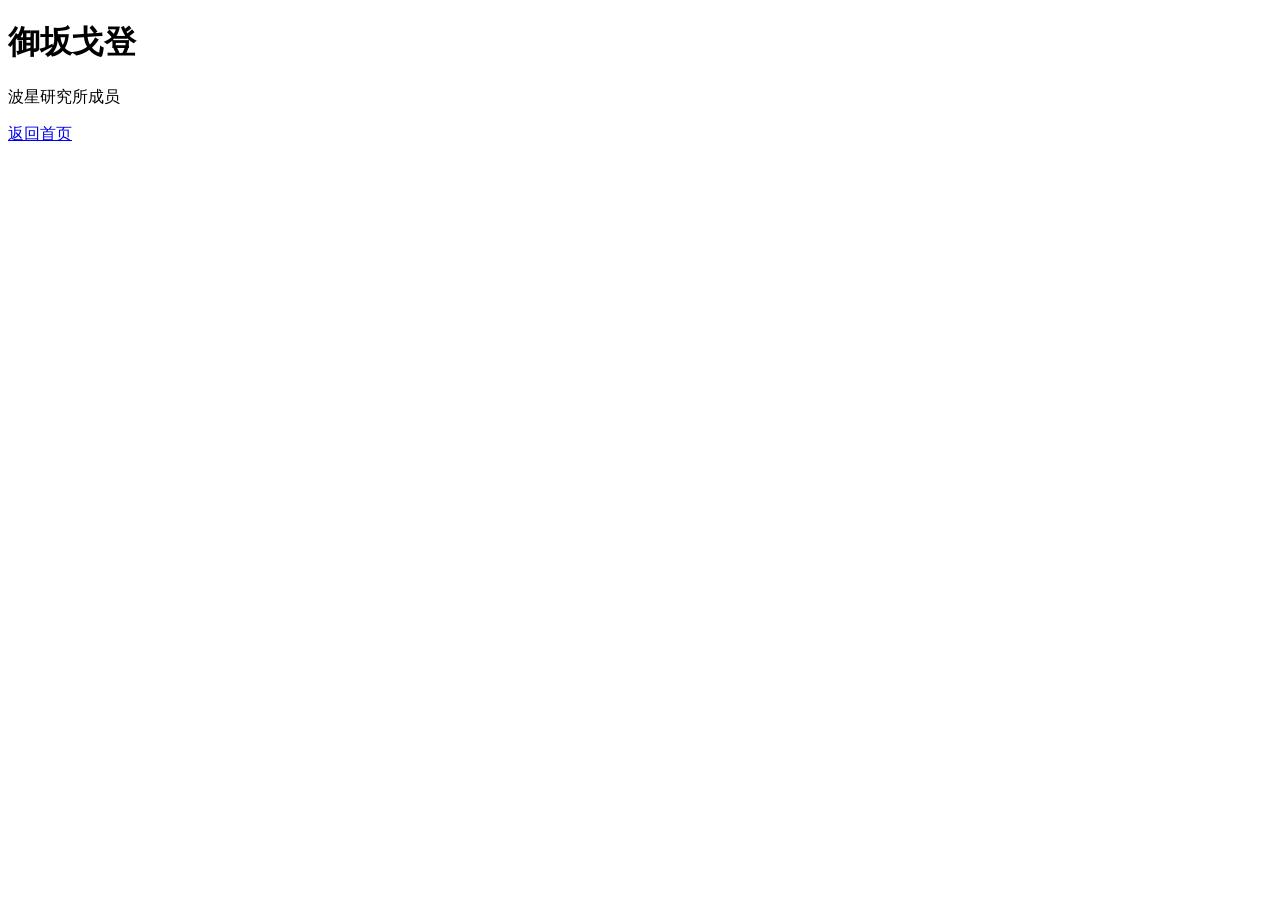
==== misaka/misaka.html @ 2da30a63 "fix: 修复 index.html 路径" ====
<!DOCTYPE html>
<html lang="zh-CN">
<head>
    <meta charset="UTF-8">
    <meta name="viewport" content="width=device-width, initial-scale=1.0">
    <title>御坂戈登 - 波星研究所</title>
</head>
<body>
    <h1>御坂戈登</h1>
    <p>波星研究所成员</p>
    <p><a href="../">返回首页</a></p>
</body>
</html>
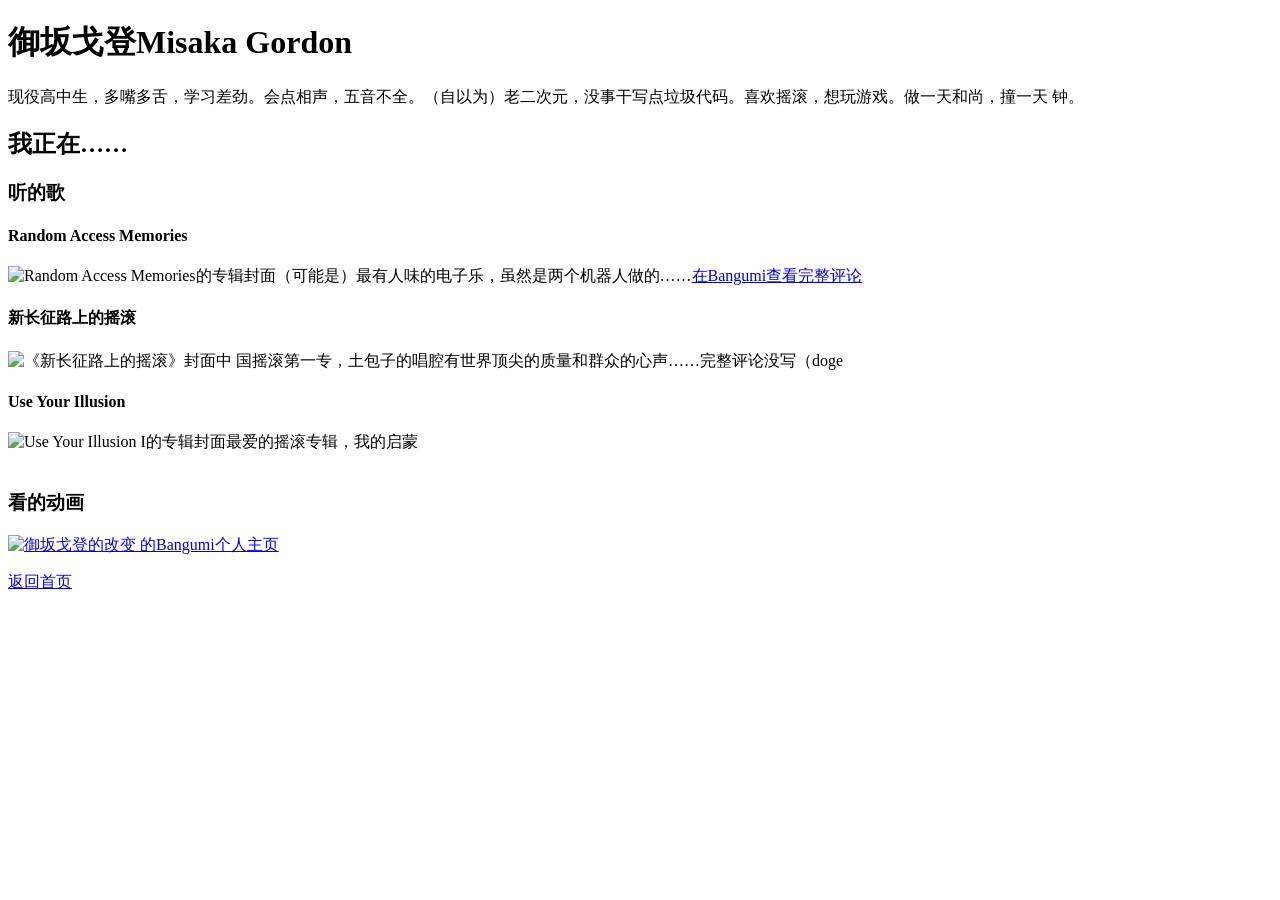
==== commit 61559a16: "update: 完善御坂戈登个人主页" ====
--- a/misaka/misaka.html
+++ b/misaka/misaka.html
@@ -1,13 +1,40 @@
 <!DOCTYPE html>
 <html lang="zh-CN">
-<head>
+  <head>
+    <meta http-equiv="content-type" content="text/html; charset=UTF-8">
     <meta charset="UTF-8">
-    <meta name="viewport" content="width=device-width, initial-scale=1.0">
+    <meta name="viewport" content="width=device-width,
+      initial-scale=1.0">
     <title>御坂戈登 - 波星研究所</title>
-</head>
-<body>
-    <h1>御坂戈登</h1>
-    <p>波星研究所成员</p>
-    <p><a href="../">返回首页</a></p>
-</body>
+  </head>
+  <body>
+    <h1>御坂戈登Misaka Gordon</h1>
+    <p>现役高中生，多嘴多舌，学习差劲。会点相声，五音不全。（自以为）老二次元，没事干写点垃圾代码。喜欢摇滚，想玩游戏。做一天和尚，撞一天
+      钟。<br>
+    </p>
+    <h2>我正在……</h2>
+    <h3>听的歌</h3>
+    <h4>Random Access Memories</h4>
+    <img
+src="https://a5.mzstatic.com/us/r1000/0/Music115/v4/e8/43/5f/e8435ffa-b6b9-b171-40ab-4ff3959ab661/886443919266.jpg"
+      title="Random Access Memories的专辑封面" alt="Random Access
+      Memories的专辑封面" height="300" width="300">（可能是）最有人味的电子乐，虽然是两个机器人做的……<a
+      href="https://bgm.tv/group/topic/448844">在Bangumi查看完整评论</a><br>
+    <h4>新长征路上的摇滚</h4>
+    <img
+src="https://a5.mzstatic.com/us/r1000/0/Music115/v4/52/8a/e9/528ae9b1-47a7-a082-8663-83dff561a4fd/cover.jpg"
+      title="《新长征路上的摇滚》封面" alt="《新长征路上的摇滚》封面" height="300" width="300">中
+    国摇滚第一专，土包子的唱腔有世界顶尖的质量和群众的心声……完整评论没写（doge<br>
+    <h4>Use Your Illusion</h4>
+    <img
+src="https://a5.mzstatic.com/us/r1000/0/Music112/v4/60/fe/ee/60feeeff-5679-5d14-aec8-b98e452ba81c/22UMGIM84636.rgb.jpg"
+      title="Use Your Illusion I的专辑封面" alt="Use Your Illusion I的专辑封面"
+      height="300" width="300">最爱的摇滚专辑，我的启蒙<br>
+    <br>
+    <h3>看的动画</h3>
+    <a href="http://bgm.tv/user/gordon2moon"><img
+        src="http://bgm.tv/chart/img/1048314" alt="御坂戈登的改变 的Bangumi个人主页"
+        border="0"></a>
+    <p><a href="../">返回首页</a> </p>
+  </body>
 </html>
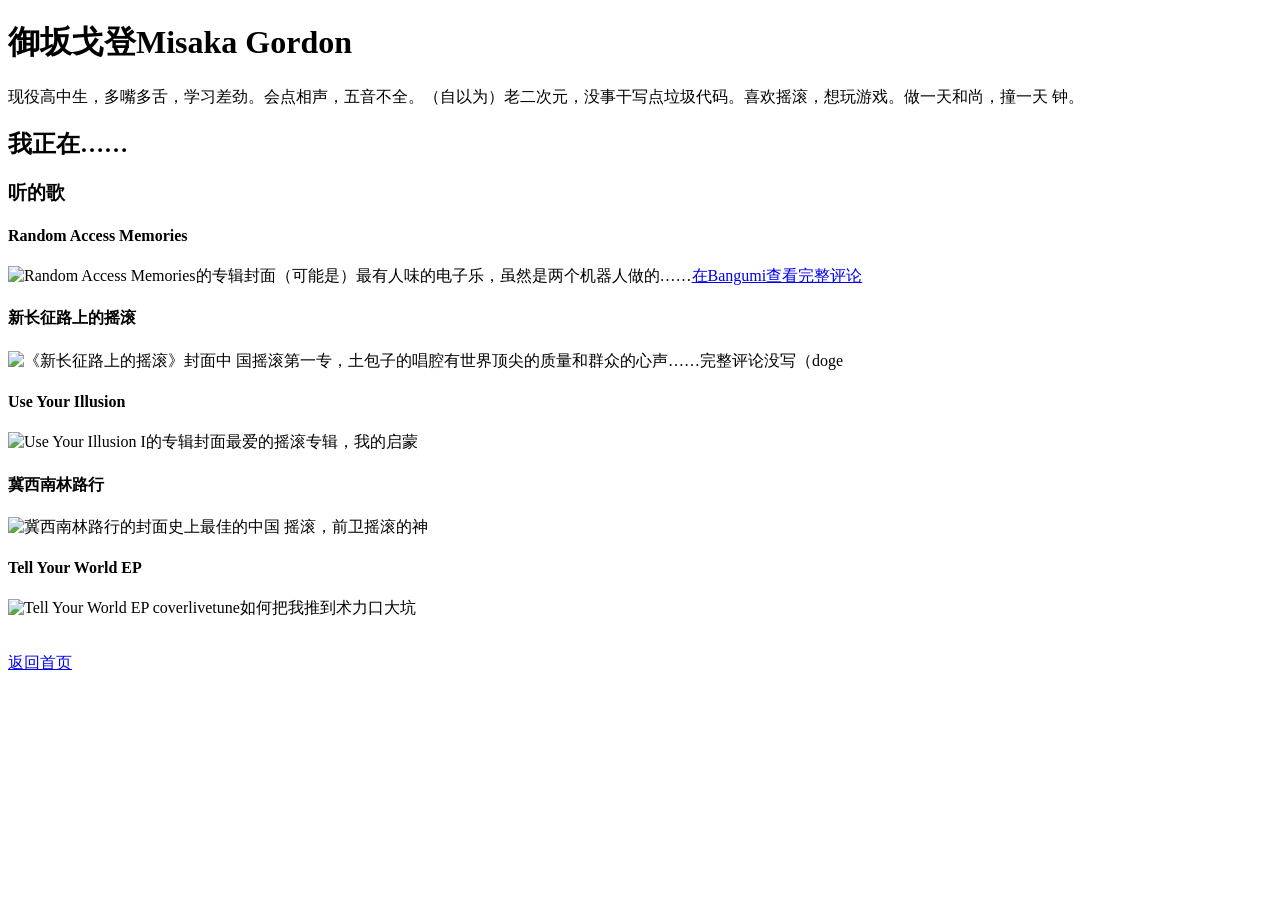
==== commit c511ba89: "Add more albums" ====
--- a/misaka/misaka.html
+++ b/misaka/misaka.html
@@ -18,23 +18,30 @@
     <img
 src="https://a5.mzstatic.com/us/r1000/0/Music115/v4/e8/43/5f/e8435ffa-b6b9-b171-40ab-4ff3959ab661/886443919266.jpg"
       title="Random Access Memories的专辑封面" alt="Random Access
-      Memories的专辑封面" height="300" width="300">（可能是）最有人味的电子乐，虽然是两个机器人做的……<a
+      Memories的专辑封面" width="300" height="300">（可能是）最有人味的电子乐，虽然是两个机器人做的……<a
       href="https://bgm.tv/group/topic/448844">在Bangumi查看完整评论</a><br>
     <h4>新长征路上的摇滚</h4>
     <img
 src="https://a5.mzstatic.com/us/r1000/0/Music115/v4/52/8a/e9/528ae9b1-47a7-a082-8663-83dff561a4fd/cover.jpg"
-      title="《新长征路上的摇滚》封面" alt="《新长征路上的摇滚》封面" height="300" width="300">中
+      title="《新长征路上的摇滚》封面" alt="《新长征路上的摇滚》封面" width="300" height="300">中
     国摇滚第一专，土包子的唱腔有世界顶尖的质量和群众的心声……完整评论没写（doge<br>
     <h4>Use Your Illusion</h4>
     <img
 src="https://a5.mzstatic.com/us/r1000/0/Music112/v4/60/fe/ee/60feeeff-5679-5d14-aec8-b98e452ba81c/22UMGIM84636.rgb.jpg"
       title="Use Your Illusion I的专辑封面" alt="Use Your Illusion I的专辑封面"
-      height="300" width="300">最爱的摇滚专辑，我的启蒙<br>
+      width="300" height="300">最爱的摇滚专辑，我的启蒙<br>
+    <h4>冀西南林路行</h4>
+    <img
+src="https://a5.mzstatic.com/us/r1000/0/Music113/v4/c5/bd/a6/c5bda6ad-0ed6-849d-dc07-c6b527c0b5aa/cover.jpg"
+      title="冀西南林路行的封面" alt="冀西南林路行的封面" width="300" height="300">史上最佳的中国
+    摇滚，前卫摇滚的神
+    <h4>Tell Your World EP<br>
+    </h4>
+    <img
+src="https://a5.mzstatic.com/us/r1000/0/Music115/v4/0d/6f/5c/0d6f5cd0-af35-4aa2-56cb-69644e55da18/mzi.lfrvelge.jpg"
+      title="Tell Your World EP cover" alt="Tell Your World EP cover"
+      width="300" height="309">livetune如何把我推到术力口大坑<br>
     <br>
-    <h3>看的动画</h3>
-    <a href="http://bgm.tv/user/gordon2moon"><img
-        src="http://bgm.tv/chart/img/1048314" alt="御坂戈登的改变 的Bangumi个人主页"
-        border="0"></a>
     <p><a href="../">返回首页</a> </p>
   </body>
 </html>
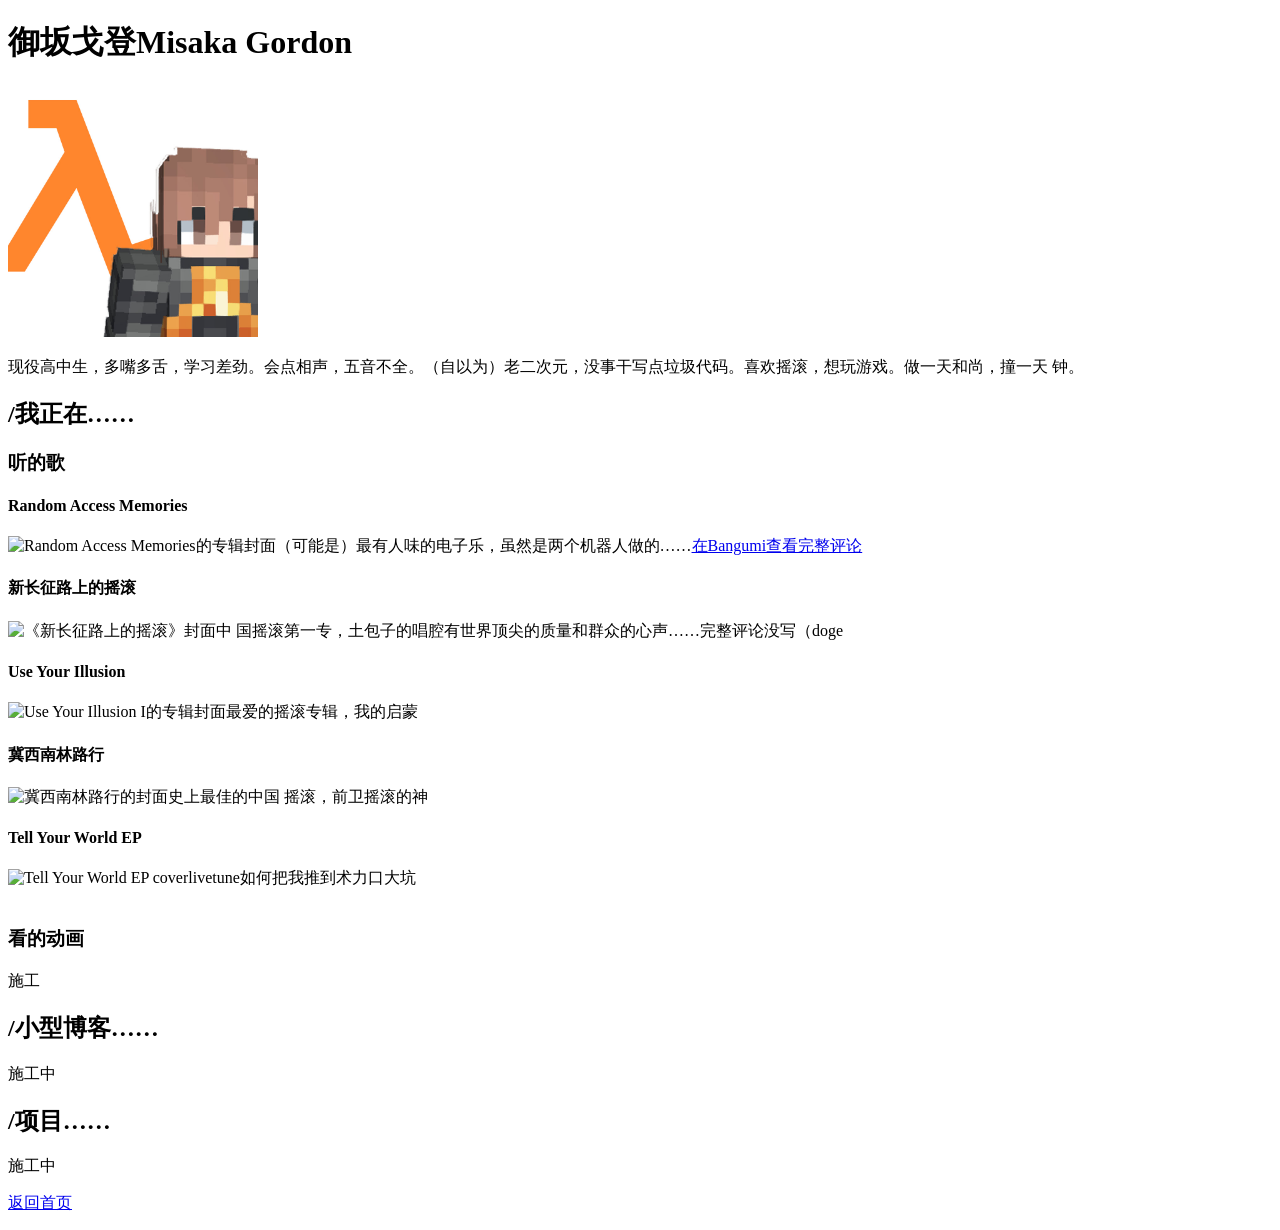
==== commit 5117a949: "add more" ====
--- a/misaka/misaka.html
+++ b/misaka/misaka.html
@@ -9,10 +9,11 @@
   </head>
   <body>
     <h1>御坂戈登Misaka Gordon</h1>
+    <img src="selfie.jpg" title="头像" alt="头像" width="250" height="250">
     <p>现役高中生，多嘴多舌，学习差劲。会点相声，五音不全。（自以为）老二次元，没事干写点垃圾代码。喜欢摇滚，想玩游戏。做一天和尚，撞一天
       钟。<br>
     </p>
-    <h2>我正在……</h2>
+    <h2>/我正在……</h2>
     <h3>听的歌</h3>
     <h4>Random Access Memories</h4>
     <img
@@ -42,6 +43,15 @@
       title="Tell Your World EP cover" alt="Tell Your World EP cover"
       width="300" height="309">livetune如何把我推到术力口大坑<br>
     <br>
+    <h3>看的动画</h3>
+    <p>施工<br>
+    </p>
+    <h2>/小型博客……</h2>
+    <p>施工中<br>
+    </p>
+    <h2>/项目……</h2>
+    <p>施工中<br>
+    </p>
     <p><a href="../">返回首页</a> </p>
   </body>
 </html>
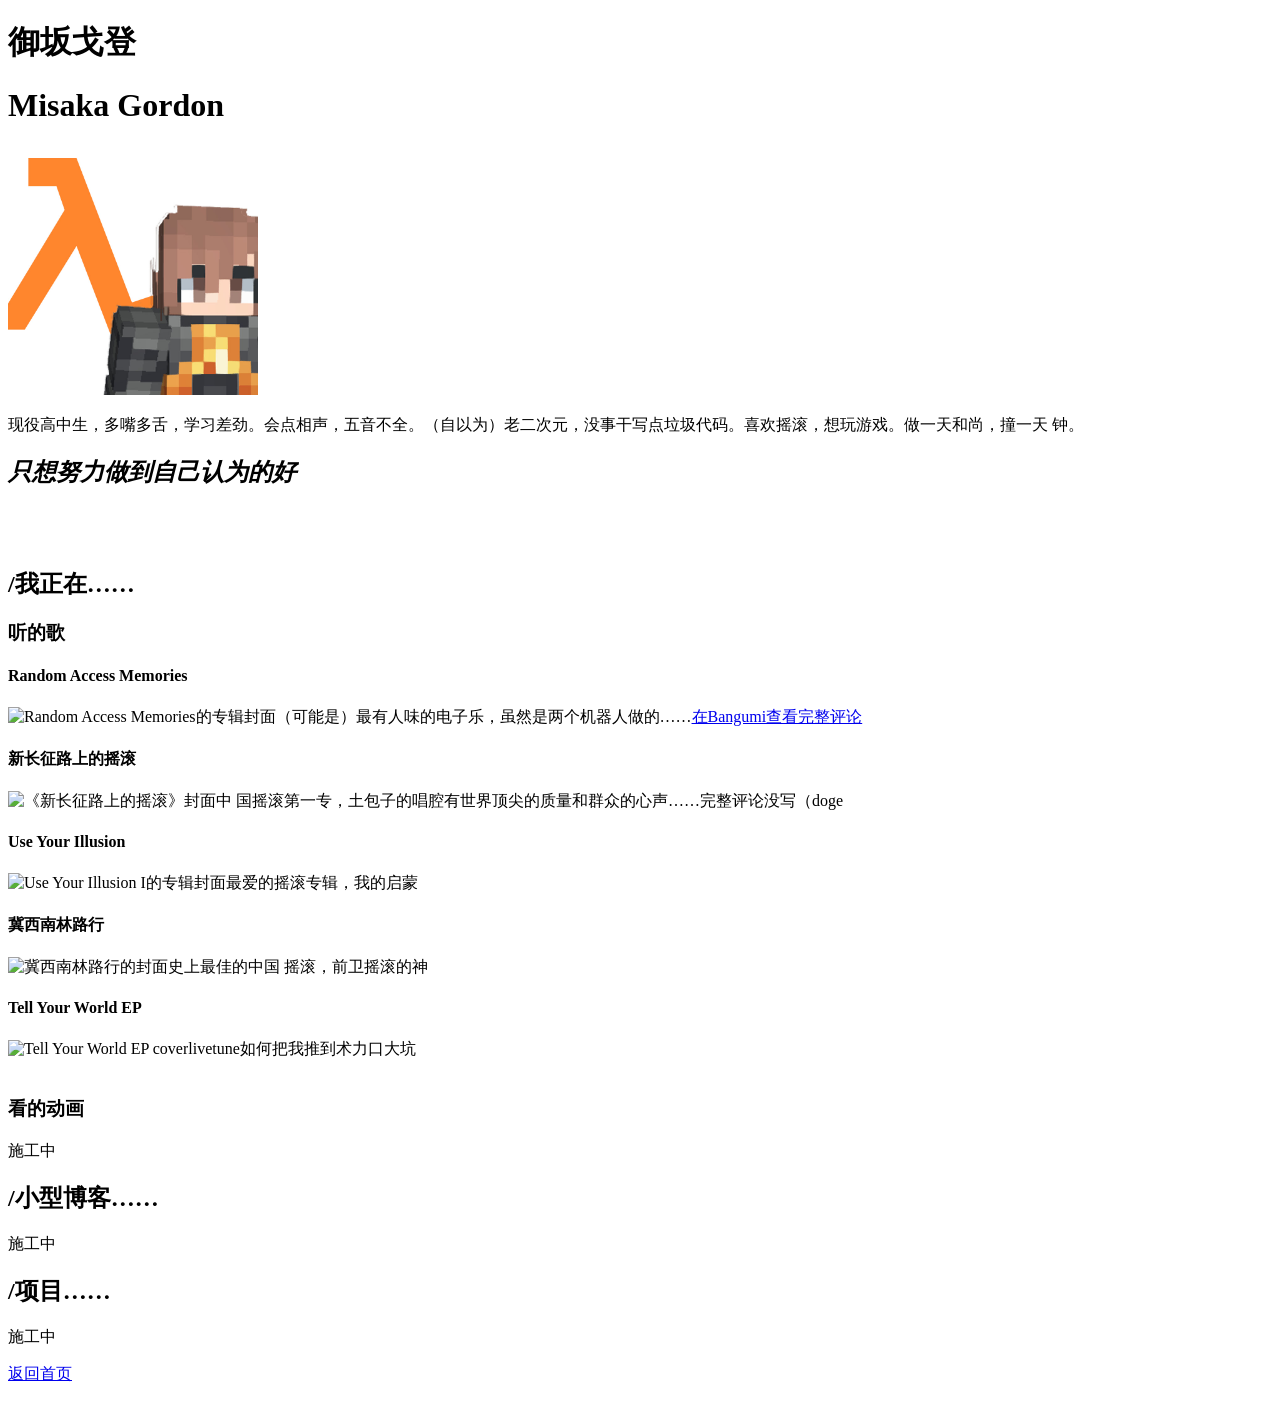
==== commit 529ba3a3: "prepare for agent init" ====
--- a/misaka/misaka.html
+++ b/misaka/misaka.html
@@ -8,11 +8,18 @@
     <title>御坂戈登 - 波星研究所</title>
   </head>
   <body>
-    <h1>御坂戈登Misaka Gordon</h1>
-    <img src="selfie.jpg" title="头像" alt="头像" width="250" height="250">
+    <h1>御坂戈登</h1>
+    <h1>Misaka Gordon</h1>
+    <img src="image/avatar.jpg" title="头像" alt="头像" width="250"
+      height="250">
     <p>现役高中生，多嘴多舌，学习差劲。会点相声，五音不全。（自以为）老二次元，没事干写点垃圾代码。喜欢摇滚，想玩游戏。做一天和尚，撞一天
       钟。<br>
     </p>
+    <h2><i>只想努力做到自己认为的好</i><br>
+    </h2>
+    <h1><br>
+    </h1>
+    <p> </p>
     <h2>/我正在……</h2>
     <h3>听的歌</h3>
     <h4>Random Access Memories</h4>
@@ -44,7 +51,7 @@
       width="300" height="309">livetune如何把我推到术力口大坑<br>
     <br>
     <h3>看的动画</h3>
-    <p>施工<br>
+    <p>施工中<br>
     </p>
     <h2>/小型博客……</h2>
     <p>施工中<br>
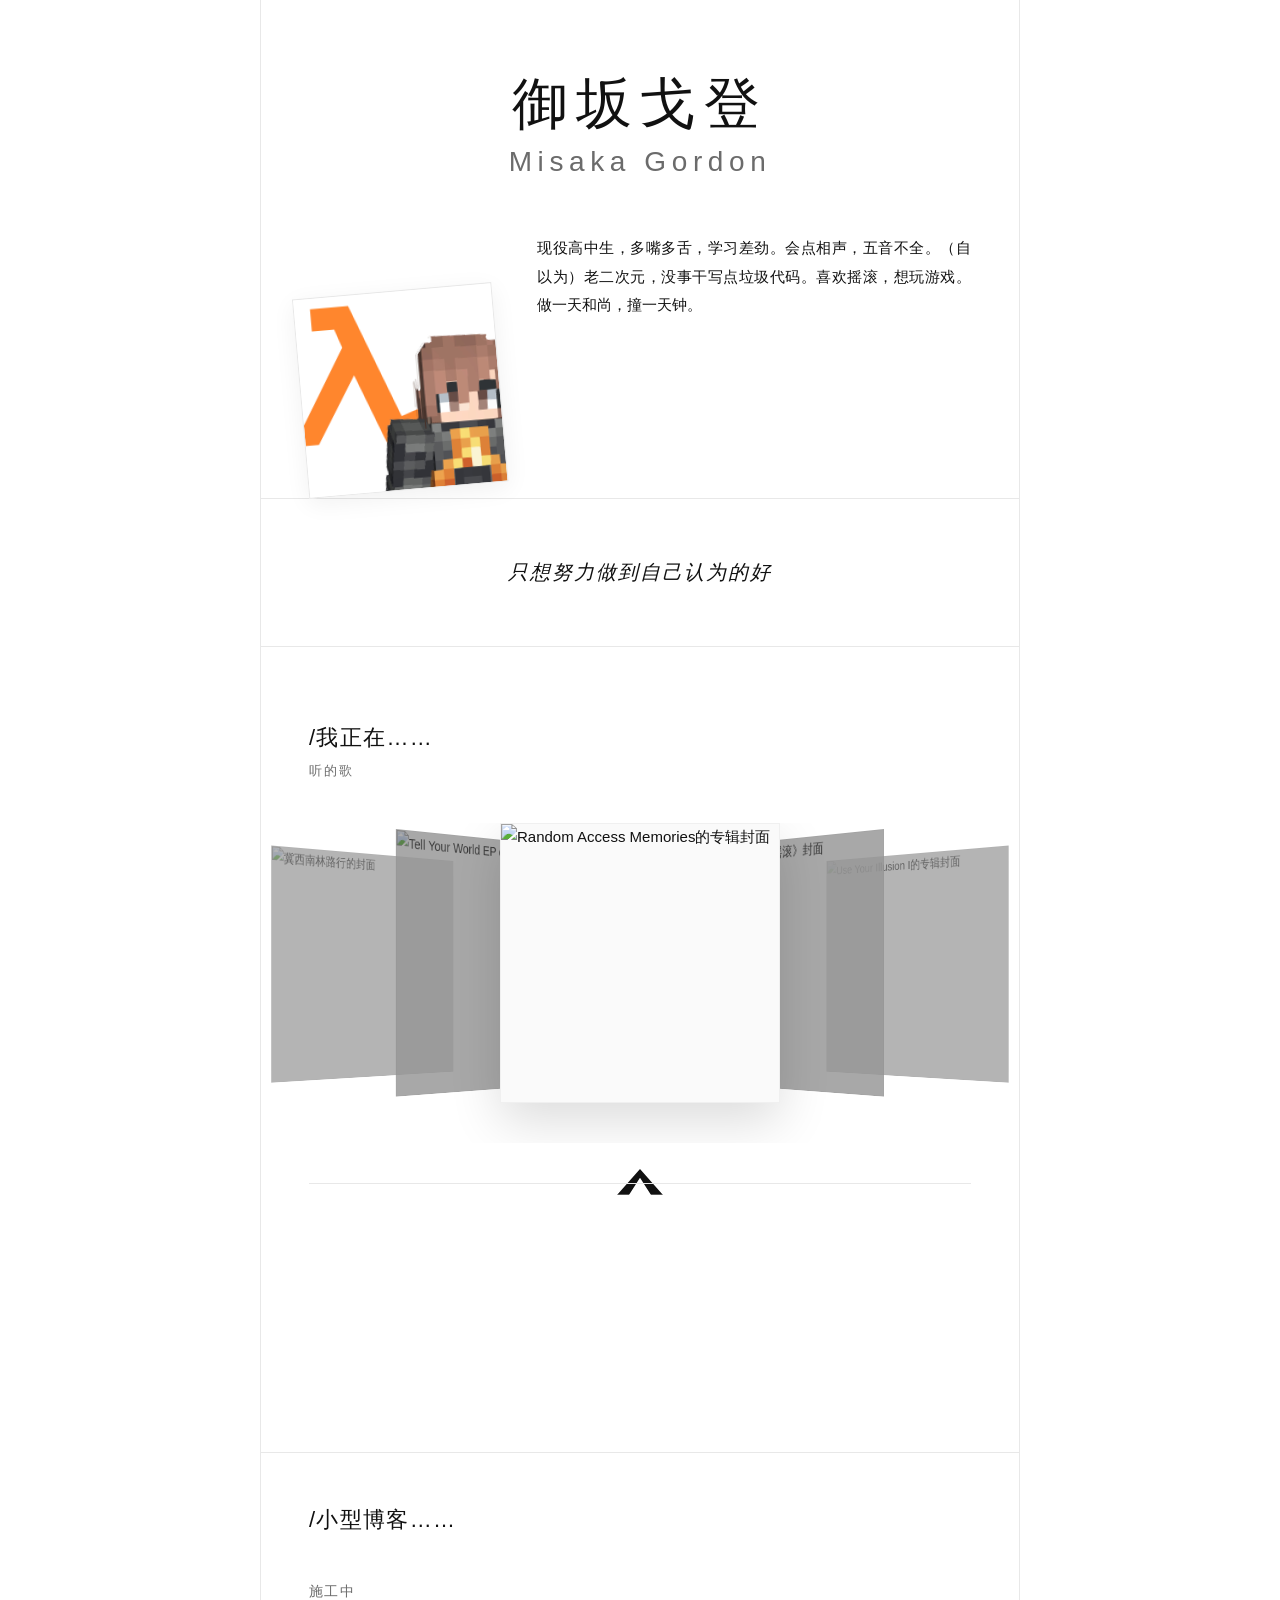
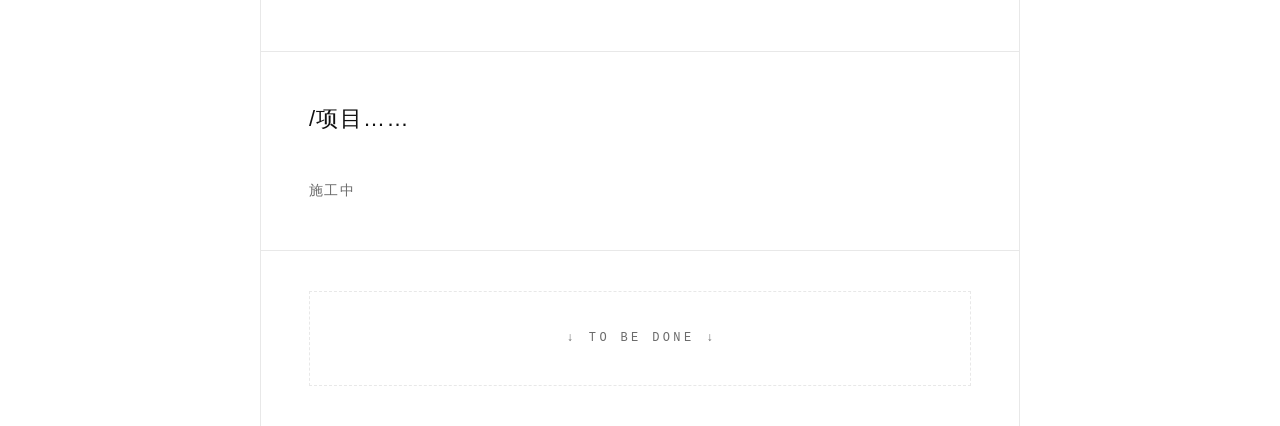
==== commit bb1aef5c: "add a not good enough page" ====
--- a/misaka/misaka.html
+++ b/misaka/misaka.html
@@ -1,64 +1,160 @@
 <!DOCTYPE html>
 <html lang="zh-CN">
-  <head>
-    <meta http-equiv="content-type" content="text/html; charset=UTF-8">
-    <meta charset="UTF-8">
-    <meta name="viewport" content="width=device-width,
-      initial-scale=1.0">
-    <title>御坂戈登 - 波星研究所</title>
-  </head>
-  <body>
-    <h1>御坂戈登</h1>
-    <h1>Misaka Gordon</h1>
-    <img src="image/avatar.jpg" title="头像" alt="头像" width="250"
-      height="250">
-    <p>现役高中生，多嘴多舌，学习差劲。会点相声，五音不全。（自以为）老二次元，没事干写点垃圾代码。喜欢摇滚，想玩游戏。做一天和尚，撞一天
-      钟。<br>
-    </p>
-    <h2><i>只想努力做到自己认为的好</i><br>
-    </h2>
-    <h1><br>
-    </h1>
-    <p> </p>
-    <h2>/我正在……</h2>
-    <h3>听的歌</h3>
-    <h4>Random Access Memories</h4>
-    <img
-src="https://a5.mzstatic.com/us/r1000/0/Music115/v4/e8/43/5f/e8435ffa-b6b9-b171-40ab-4ff3959ab661/886443919266.jpg"
-      title="Random Access Memories的专辑封面" alt="Random Access
-      Memories的专辑封面" width="300" height="300">（可能是）最有人味的电子乐，虽然是两个机器人做的……<a
-      href="https://bgm.tv/group/topic/448844">在Bangumi查看完整评论</a><br>
-    <h4>新长征路上的摇滚</h4>
-    <img
-src="https://a5.mzstatic.com/us/r1000/0/Music115/v4/52/8a/e9/528ae9b1-47a7-a082-8663-83dff561a4fd/cover.jpg"
-      title="《新长征路上的摇滚》封面" alt="《新长征路上的摇滚》封面" width="300" height="300">中
-    国摇滚第一专，土包子的唱腔有世界顶尖的质量和群众的心声……完整评论没写（doge<br>
-    <h4>Use Your Illusion</h4>
-    <img
-src="https://a5.mzstatic.com/us/r1000/0/Music112/v4/60/fe/ee/60feeeff-5679-5d14-aec8-b98e452ba81c/22UMGIM84636.rgb.jpg"
-      title="Use Your Illusion I的专辑封面" alt="Use Your Illusion I的专辑封面"
-      width="300" height="300">最爱的摇滚专辑，我的启蒙<br>
-    <h4>冀西南林路行</h4>
-    <img
-src="https://a5.mzstatic.com/us/r1000/0/Music113/v4/c5/bd/a6/c5bda6ad-0ed6-849d-dc07-c6b527c0b5aa/cover.jpg"
-      title="冀西南林路行的封面" alt="冀西南林路行的封面" width="300" height="300">史上最佳的中国
-    摇滚，前卫摇滚的神
-    <h4>Tell Your World EP<br>
-    </h4>
-    <img
-src="https://a5.mzstatic.com/us/r1000/0/Music115/v4/0d/6f/5c/0d6f5cd0-af35-4aa2-56cb-69644e55da18/mzi.lfrvelge.jpg"
-      title="Tell Your World EP cover" alt="Tell Your World EP cover"
-      width="300" height="309">livetune如何把我推到术力口大坑<br>
-    <br>
-    <h3>看的动画</h3>
-    <p>施工中<br>
-    </p>
-    <h2>/小型博客……</h2>
-    <p>施工中<br>
-    </p>
-    <h2>/项目……</h2>
-    <p>施工中<br>
-    </p>
-    <p><a href="../">返回首页</a> </p>
-  </body>
+<head>
+  <meta charset="UTF-8">
+  <meta name="viewport" content="width=device-width, initial-scale=1.0">
+  <meta name="description" content="御坂戈登 Misaka Gordon 的个人主页 — 波星研究所">
+  <title>御坂戈登 · Misaka Gordon</title>
+  <link rel="stylesheet" href="misaka.css">
+</head>
+
+<body>
+  <!-- ══════════════════════════════════════════════
+       页面骨架：CSS Grid 单列 + 1px 细线分割（NONAME 极简）
+       ══════════════════════════════════════════════ -->
+  <div class="page" id="page">
+
+    <!-- ── ① Header ────────────────────────────── -->
+    <header class="section section--header" data-section="header">
+      <div class="header__inner">
+
+        <div class="header__title">
+          <h1 class="header__title-cn">御坂戈登</h1>
+          <h1 class="header__title-en">Misaka Gordon</h1>
+        </div>
+
+        <!-- 头像 + 简介同容器：防裁切，头像轻微倾斜压底部分割线 -->
+        <div class="header__profile">
+          <figure class="header__avatar">
+            <img src="image/avatar.jpg" alt="御坂戈登的头像" width="250" height="250">
+          </figure>
+          <p class="header__bio">现役高中生，多嘴多舌，学习差劲。会点相声，五音不全。（自以为）老二次元，没事干写点垃圾代码。喜欢摇滚，想玩游戏。做一天和尚，撞一天钟。</p>
+        </div>
+
+      </div>
+    </header>
+
+    <!-- ── ② Intro ─────────────────────────────── -->
+    <section class="section section--intro" data-section="intro">
+      <h2 class="intro__line"><i>只想努力做到自己认为的好</i></h2>
+    </section>
+
+    <!-- ── ③ Showcase（Cover Flow）+ Details ───── -->
+    <section class="section section--showcase" data-section="showcase">
+
+      <header class="section__head">
+        <h2 class="section__h2">/我正在……</h2>
+        <p class="section__sub">听的歌</p>
+      </header>
+
+      <!-- Cover Flow：桌面 3D + 惯性吸附；移动端 scroll-snap 降级 -->
+      <div class="coverflow" id="coverflow">
+        <div class="coverflow__stage" id="cfStage" role="listbox"
+             aria-label="专辑封面轮播" aria-activedescendant="cover-0">
+
+          <article class="coverflow__item" role="option" tabindex="0"
+                   id="cover-0" data-index="0"
+                   data-title="Random Access Memories"
+                   data-desc="（可能是）最有人味的电子乐，虽然是两个机器人做的……"
+                   data-link="https://bgm.tv/group/topic/448844"
+                   data-link-text="在Bangumi查看完整评论">
+            <img src="image/opt_ram.jpg"
+                 data-src-remote="https://a5.mzstatic.com/us/r1000/0/Music115/v4/e8/43/5f/e8435ffa-b6b9-b171-40ab-4ff3959ab661/886443919266.jpg"
+                 onerror="if(!this.dataset.fallback){this.dataset.fallback=1;this.src='https://picsum.photos/seed/ram/300/300'}"
+                 alt="Random Access Memories的专辑封面" width="300" height="300" draggable="false">
+          </article>
+
+          <article class="coverflow__item" role="option" tabindex="0"
+                   id="cover-1" data-index="1"
+                   data-title="新长征路上的摇滚"
+                   data-desc="中国摇滚第一专，土包子的唱腔有世界顶尖的质量和群众的心声……完整评论没写（doge"
+                   data-link="" data-link-text="">
+            <img src="image/opt_xzzc.jpg"
+                 data-src-remote="https://a5.mzstatic.com/us/r1000/0/Music115/v4/52/8a/e9/528ae9b1-47a7-a082-8663-83dff561a4fd/cover.jpg"
+                 onerror="if(!this.dataset.fallback){this.dataset.fallback=1;this.src='https://picsum.photos/seed/xzzc/300/300'}"
+                 alt="《新长征路上的摇滚》封面" width="300" height="300" draggable="false">
+          </article>
+
+          <article class="coverflow__item" role="option" tabindex="0"
+                   id="cover-2" data-index="2"
+                   data-title="Use Your Illusion"
+                   data-desc="最爱的摇滚专辑，我的启蒙"
+                   data-link="" data-link-text="">
+            <img src="image/opt_uyi.jpg"
+                 data-src-remote="https://a5.mzstatic.com/us/r1000/0/Music112/v4/60/fe/ee/60feeeff-5679-5d14-aec8-b98e452ba81c/22UMGIM84636.rgb.jpg"
+                 onerror="if(!this.dataset.fallback){this.dataset.fallback=1;this.src='https://picsum.photos/seed/uyi/300/300'}"
+                 alt="Use Your Illusion I的专辑封面" width="300" height="300" draggable="false">
+          </article>
+
+          <article class="coverflow__item" role="option" tabindex="0"
+                   id="cover-3" data-index="3"
+                   data-title="冀西南林路行"
+                   data-desc="史上最佳的中国摇滚，前卫摇滚的神"
+                   data-link="" data-link-text="">
+            <img src="image/opt_jxn.jpg"
+                 data-src-remote="https://a5.mzstatic.com/us/r1000/0/Music113/v4/c5/bd/a6/c5bda6ad-0ed6-849d-dc07-c6b527c0b5aa/cover.jpg"
+                 onerror="if(!this.dataset.fallback){this.dataset.fallback=1;this.src='https://picsum.photos/seed/jxn/300/300'}"
+                 alt="冀西南林路行的封面" width="300" height="300" draggable="false">
+          </article>
+
+          <article class="coverflow__item" role="option" tabindex="0"
+                   id="cover-4" data-index="4"
+                   data-title="Tell Your World EP"
+                   data-desc="livetune如何把我推到术力口大坑"
+                   data-link="" data-link-text="">
+            <img src="image/opt_tyw.jpg"
+                 data-src-remote="https://a5.mzstatic.com/us/r1000/0/Music115/v4/0d/6f/5c/0d6f5cd0-af35-4aa2-56cb-69644e55da18/mzi.lfrvelge.jpg"
+                 onerror="if(!this.dataset.fallback){this.dataset.fallback=1;this.src='https://picsum.photos/seed/tyw/300/300'}"
+                 alt="Tell Your World EP cover" width="300" height="309" draggable="false">
+          </article>
+
+        </div>
+      </div>
+
+      <!-- Details：指针(::before)骑在本区顶边、尖端朝上指封面；文字随选中项淡入淡出 -->
+      <div class="details" id="details" aria-live="polite">
+        <div class="details__inner" id="detailsInner">
+          <h3 class="details__title" id="dTitle">Random Access Memories</h3>
+          <p class="details__desc" id="dDesc">（可能是）最有人味的电子乐，虽然是两个机器人做的……</p>
+          <p class="details__actions" id="dActions">
+            <a class="details__link" href="https://bgm.tv/group/topic/448844"
+               target="_blank" rel="noopener">在Bangumi查看完整评论</a>
+          </p>
+        </div>
+      </div>
+
+    </section>
+
+    <!-- ── ④ Info：小型博客（未完成，按源保留）── -->
+    <section class="section section--info" data-section="blog">
+      <header class="section__head">
+        <h2 class="section__h2">/小型博客……</h2>
+      </header>
+      <div class="section__body">
+        <p class="section__placeholder">施工中</p>
+      </div>
+    </section>
+
+    <!-- ── ⑤ Info：项目（未完成，按源保留）────── -->
+    <section class="section section--info" data-section="projects">
+      <header class="section__head">
+        <h2 class="section__h2">/项目……</h2>
+      </header>
+      <div class="section__body">
+        <p class="section__placeholder">施工中</p>
+      </div>
+    </section>
+
+    <!-- ── ⑥ Footer：草图占位，勿加排版 ─────────── -->
+    <footer class="section section--footer" data-section="footer">
+      <!-- TODO: 有内容后直接替换此占位框 -->
+      <div class="footer__todo" role="note">
+        <span>↓</span><span>TO BE DONE</span><span>↓</span>
+      </div>
+    </footer>
+
+  </div>
+
+  <script src="misaka.js" defer></script>
+</body>
 </html>
--- a/misaka/misaka.css
+++ b/misaka/misaka.css
@@ -0,0 +1,369 @@
+/* ══════════════════════════════════════════════════════════
+   御坂戈登 · Misaka Gordon
+   NONAME 极简风：浅色底 / 1px 细线 / 大留白 / 紧凑网格
+   ══════════════════════════════════════════════════════════ */
+
+:root {
+  --bg:        #ffffff;
+  --bg-soft:   #fafafa;
+  --ink:       #111111;
+  --muted:     #6b6b6b;
+  --line:      #e8e8e8;          /* 浅色细分割线 */
+  --line-soft: #f0f0f0;
+
+  --maxw: 760px;
+  --pad-x: clamp(20px, 5vw, 48px);
+
+  --avatar-size: clamp(120px, 18vw, 200px);
+  --avatar-tilt: -5deg;          /* 倾斜角度：小，与文字对齐 */
+
+  --card-w: clamp(180px, 26vw, 280px);
+  --gap: 36px;                   /* Cover Flow 卡片步距 */
+
+  --ease: cubic-bezier(.22, .61, .36, 1);
+  --font: -apple-system, BlinkMacSystemFont, "Segoe UI", "PingFang SC",
+          "Hiragino Sans GB", "Microsoft YaHei", sans-serif;
+}
+
+* { box-sizing: border-box; }
+
+html { -webkit-text-size-adjust: 100%; }
+
+body {
+  margin: 0;
+  background: var(--bg);
+  color: var(--ink);
+  font-family: var(--font);
+  font-size: 15px;
+  line-height: 1.75;
+  -webkit-font-smoothing: antialiased;
+}
+
+img { max-width: 100%; display: block; }
+
+a { color: inherit; }
+
+/* ── 整体骨架：单列 Grid，区块之间有明确分割线 ───────────── */
+
+.page {
+  display: grid;
+  grid-template-columns: 1fr;
+  max-width: var(--maxw);
+  margin: 0 auto;
+  border-inline: 1px solid var(--line);   /* NONAME 左右两条竖细线 */
+}
+
+.section {
+  position: relative;
+  padding: clamp(40px, 7vw, 72px) var(--pad-x);
+}
+
+/* 区块之间统一用浅色 1px 细线分割（最后一个不画） */
+.section + .section { border-top: 1px solid var(--line); }
+
+/* ── ① Header ───────────────────────────────────────────── */
+
+.section--header {
+  padding-bottom: calc(var(--avatar-size) * .32);  /* 给头像下探留空间，防裁切 */
+}
+
+.header__inner { display: grid; gap: clamp(32px, 6vw, 56px); }
+
+.header__title { text-align: center; }
+
+.header__title-cn,
+.header__title-en {
+  margin: 0;
+  font-weight: 300;
+  letter-spacing: .14em;
+  line-height: 1.15;
+}
+
+.header__title-cn { font-size: clamp(34px, 7vw, 56px); }
+.header__title-en {
+  font-size: clamp(20px, 3.4vw, 28px);
+  color: var(--muted);
+  letter-spacing: .2em;
+  margin-top: .35em;
+}
+
+/* 头像 + 简介：同一 flex 行 —— NONAME 的“头像与文字并排” */
+
+.header__profile {
+  display: flex;
+  align-items: flex-start;
+  gap: clamp(16px, 3vw, 28px);
+  position: relative;
+  z-index: 2;                     /* 高于 intro，避免被压 */
+}
+
+.header__avatar {
+  margin: 0;
+  flex: 0 0 var(--avatar-size);
+  width: var(--avatar-size);
+  transform: translateY(28%) rotate(var(--avatar-tilt));  /* 贴线 + 轻微倾斜 */
+  transform-origin: 50% 100%;
+  overflow: hidden;               /* 裁切只发生在头像自身 */
+  border: 1px solid var(--line);
+  background: var(--bg);
+  box-shadow: 0 6px 24px rgba(0, 0, 0, .06);
+}
+
+.header__avatar img {
+  width: 100%;
+  height: 100%;
+  aspect-ratio: 1 / 1;
+  object-fit: cover;
+}
+
+.header__bio {
+  margin: 0;
+  flex: 1 1 auto;
+  min-width: 0;
+  color: var(--ink);
+  font-size: clamp(13.5px, 1.6vw, 15px);
+  line-height: 1.9;
+  text-align: justify;
+}
+
+/* ── ② Intro ────────────────────────────────────────────── */
+
+.section--intro {
+  padding-block: clamp(36px, 6vw, 56px);
+  text-align: center;
+}
+
+.intro__line {
+  margin: 0;
+  font-size: clamp(16px, 2.4vw, 20px);
+  font-weight: 400;
+  letter-spacing: .1em;
+}
+
+.intro__line i { font-style: italic; color: var(--ink); }
+
+/* ── ③ Showcase / Cover Flow ────────────────────────────── */
+
+.section__head { margin-bottom: clamp(24px, 4vw, 40px); }
+
+.section__h2 {
+  margin: 0;
+  font-size: clamp(18px, 2.6vw, 22px);
+  font-weight: 500;
+  letter-spacing: .06em;
+}
+
+.section__sub {
+  margin: .2em 0 0;
+  font-size: 13px;
+  color: var(--muted);
+  letter-spacing: .14em;
+}
+
+/* Cover Flow 视口
+   关键：3D 舞台用 absolute + inset:0 脱离常规流，
+   避免被 transform 的子元素把所在 Grid 轨道撑宽（移动端 1304px 溢出 bug）。 */
+
+.coverflow {
+  position: relative;
+  margin-inline: calc(var(--pad-x) * -1);   /* 贴到区块边，留白更大方 */
+  padding-block: clamp(8px, 2vw, 20px);
+  height: calc(var(--card-w) + 40px);       /* 显式高度，舞台绝对定位依赖它 */
+  overflow: hidden;                          /* 只裁卡片舞台，不影响指针 */
+  touch-action: pan-y;
+  cursor: grab;
+  user-select: none;
+  -webkit-user-select: none;
+}
+
+.coverflow.is-dragging { cursor: grabbing; }
+
+.coverflow__stage {
+  position: absolute;                        /* 脱离常规流：不参与 Grid 轨道计算 */
+  inset: 0;
+  perspective: 1400px;
+  transform-style: preserve-3d;
+}
+
+.coverflow__item {
+  position: absolute;
+  top: 0;
+  left: 50%;
+  width: var(--card-w);
+  aspect-ratio: 1 / 1;
+  margin: 0;
+  will-change: transform, opacity, filter;
+  transform-origin: center center;
+  transition: filter .35s var(--ease);
+}
+
+.coverflow__item img {
+  width: 100%;
+  height: 100%;
+  object-fit: cover;
+  border: 1px solid var(--line-soft);
+  background: var(--bg-soft);
+  pointer-events: none;
+}
+
+.coverflow__item[aria-selected="true"] {
+  box-shadow: 0 18px 48px rgba(0, 0, 0, .14);
+}
+
+/* 移动端降级：横向 scroll-snap 列表 */
+.coverflow.is-scrollmode {
+  height: auto;
+  overflow-x: auto;
+  overflow-y: hidden;
+  scroll-snap-type: x mandatory;
+  -webkit-overflow-scrolling: touch;
+  scrollbar-width: none;
+}
+.coverflow.is-scrollmode::-webkit-scrollbar { display: none; }
+.coverflow.is-scrollmode .coverflow__stage {
+  position: relative;                       /* 回到常规流，让横向滚动生效 */
+  inset: auto;
+  display: flex;
+  gap: 16px;
+  width: 0;                                 /* 防止 3D 绝对子元素撑宽 Grid 轨道 */
+  min-width: 100%;
+  height: auto;
+  overflow: hidden;
+  padding-inline: var(--pad-x);
+  perspective: none;
+  transform-style: flat;
+}
+.coverflow.is-scrollmode .coverflow__item {
+  position: static;
+  flex: 0 0 clamp(160px, 62vw, 240px);
+  scroll-snap-align: center;
+  transform: none !important;
+  filter: none !important;
+  opacity: 1 !important;
+}
+
+/* ── V 形指针：Details 顶部，底端骑线、尖端朝上指封面 ──── */
+
+.details {
+  position: relative;
+  margin-top: clamp(24px, 4vw, 40px);
+  padding-top: clamp(48px, 6vw, 64px);      /* 给指针让位 */
+  text-align: center;
+  z-index: 1;
+}
+
+/* 细分割线：正好落在 Details 顶边，指针“骑”在它上面 */
+.details::after {
+  content: "";
+  position: absolute;
+  left: 0;
+  right: 0;
+  top: 0;
+  height: 1px;
+  background: var(--line);
+}
+
+.details::before {
+  content: "";
+  position: absolute;
+  left: 50%;
+  top: 0;
+  width: 46px;
+  height: 26px;
+  transform: translate(-50%, -55%);         /* 底端骑在分割线上 */
+  background: var(--ink);
+  /* 尖端朝上（50% 0），两侧翼落到底边（0/100% 100%），下半镂空使与文字区连体 */
+  clip-path: polygon(50% 0, 100% 100%, 74% 100%, 50% 34%, 26% 100%, 0 100%);
+}
+
+.details__inner {
+  transition: opacity .28s var(--ease), transform .28s var(--ease);
+}
+
+.details__inner.is-fading {
+  opacity: 0;
+  transform: translateY(6px);
+}
+
+.details__title {
+  margin: 0 0 .4em;
+  font-size: clamp(15px, 2vw, 17px);
+  font-weight: 500;
+  letter-spacing: .1em;
+}
+
+.details__desc {
+  margin: 0 auto;
+  max-width: 46ch;
+  color: var(--muted);
+  font-size: clamp(13.5px, 1.6vw, 14.5px);
+  line-height: 1.9;
+}
+
+.details__actions { margin: 1em 0 0; }
+
+.details__link {
+  font-size: 13px;
+  color: var(--ink);
+  text-decoration: none;
+  border-bottom: 1px solid var(--ink);
+  padding-bottom: 1px;
+  transition: opacity .2s var(--ease);
+}
+
+.details__link:hover { opacity: .55; }
+
+/* ── ④⑤ Info ───────────────────────────────────────────── */
+
+.section--info { padding-block: clamp(32px, 5vw, 48px); }
+
+.section__body { margin-top: clamp(14px, 2vw, 20px); }
+
+.section__placeholder {
+  margin: 0;
+  color: var(--muted);
+  font-size: 13.5px;
+  letter-spacing: .1em;
+}
+
+/* ── ⑥ Footer：极简虚线占位框，勿加排版 ─────────────────── */
+
+.section--footer { padding-block: clamp(28px, 4vw, 40px); }
+
+.footer__todo {
+  display: flex;
+  justify-content: center;
+  align-items: center;
+  gap: .7em;
+  padding: clamp(24px, 4vw, 36px) 1rem;
+  border: 1px dashed var(--line);
+  color: var(--muted);
+  font-family: ui-monospace, SFMono-Regular, Menlo, monospace;
+  font-size: 12px;
+  letter-spacing: .28em;
+  text-indent: .28em;
+}
+
+/* ── 响应式 ─────────────────────────────────────────────── */
+
+@media (max-width: 640px) {
+  .header__profile {
+    flex-direction: column;
+    align-items: center;
+    text-align: center;
+    gap: 20px;
+  }
+  .header__avatar {
+    transform: translateY(22%) rotate(-3deg);
+  }
+  .header__bio { text-align: center; }
+
+  :root {
+    --gap: 20px;
+    --card-w: clamp(150px, 56vw, 220px);
+  }
+}
+
+@media (prefers-reduced-motion: reduce) {
+  * { transition-duration: .01ms !important; animation-duration: .01ms !important; }
+}
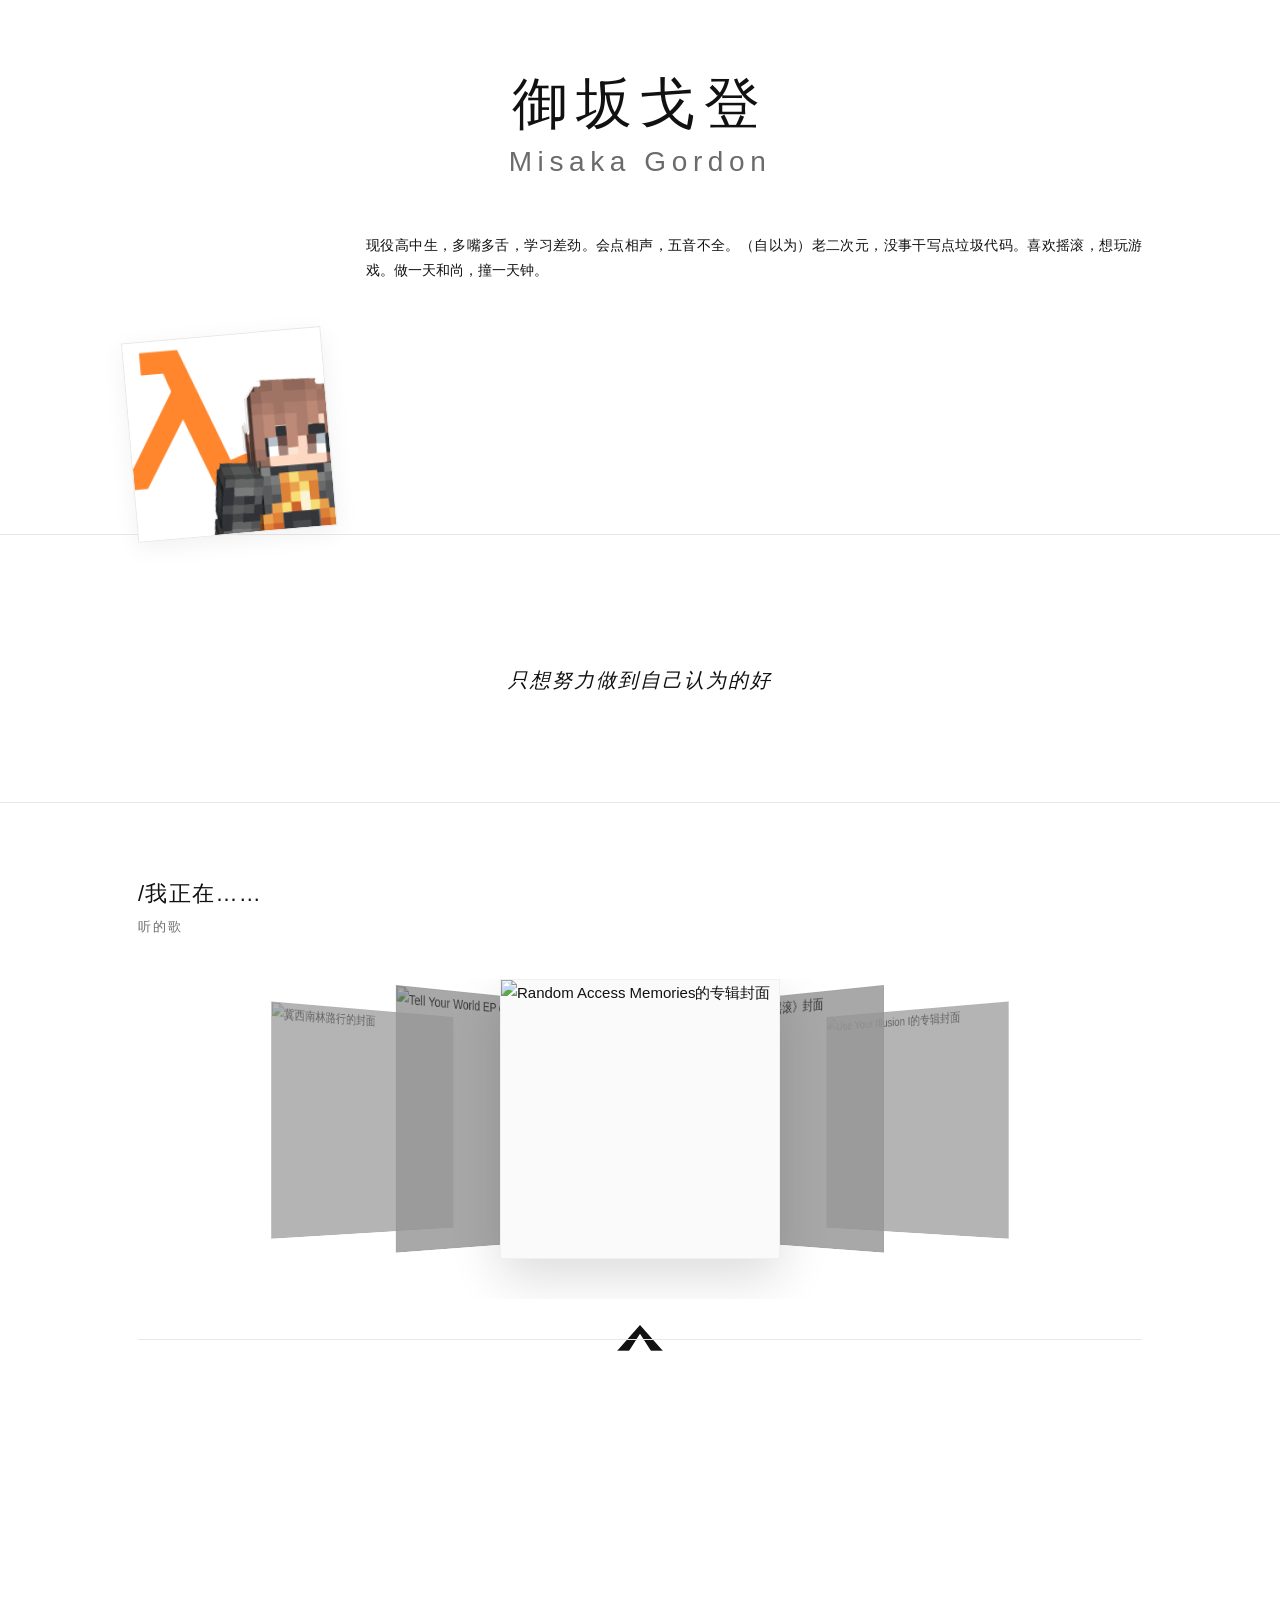
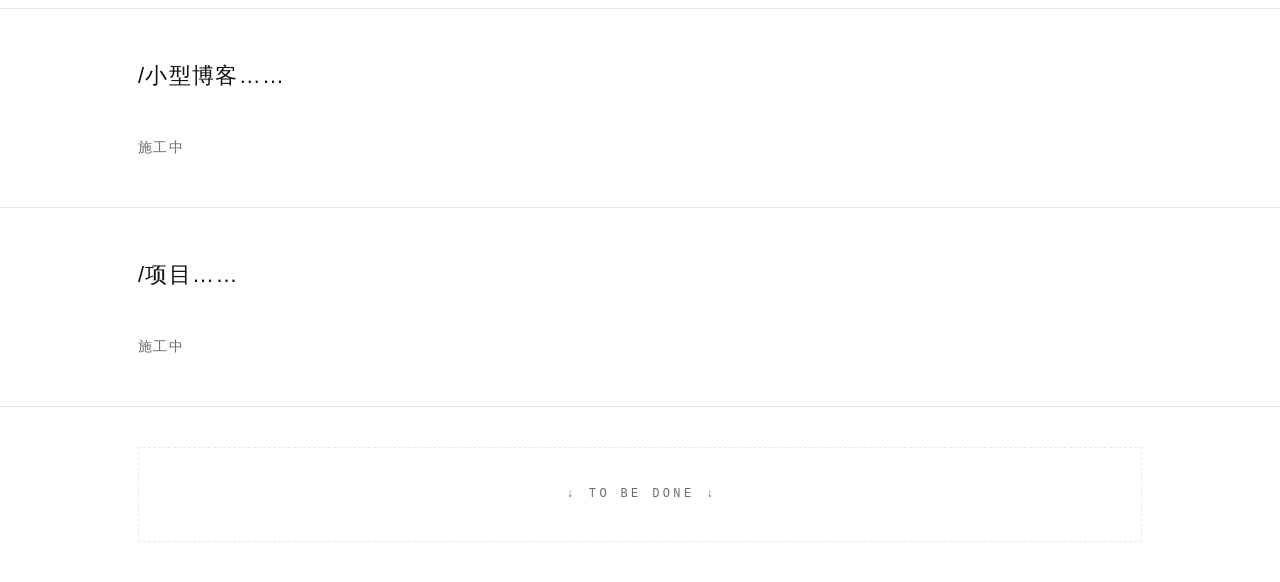
==== commit bda88e83: "去掉左右边线" ====
--- a/misaka/misaka.html
+++ b/misaka/misaka.html
@@ -58,9 +58,9 @@
                    data-desc="（可能是）最有人味的电子乐，虽然是两个机器人做的……"
                    data-link="https://bgm.tv/group/topic/448844"
                    data-link-text="在Bangumi查看完整评论">
-            <img src="image/opt_ram.jpg"
-                 data-src-remote="https://a5.mzstatic.com/us/r1000/0/Music115/v4/e8/43/5f/e8435ffa-b6b9-b171-40ab-4ff3959ab661/886443919266.jpg"
-                 onerror="if(!this.dataset.fallback){this.dataset.fallback=1;this.src='https://picsum.photos/seed/ram/300/300'}"
+            <img src="https://a5.mzstatic.com/us/r1000/0/Music115/v4/e8/43/5f/e8435ffa-b6b9-b171-40ab-4ff3959ab661/886443919266.jpg"
+                 data-fallback="image/opt_ram.jpg"
+                 onerror="if(!this.dataset.fb){this.dataset.fb=1;this.src=this.dataset.fallback}"
                  alt="Random Access Memories的专辑封面" width="300" height="300" draggable="false">
           </article>
 
@@ -69,9 +69,9 @@
                    data-title="新长征路上的摇滚"
                    data-desc="中国摇滚第一专，土包子的唱腔有世界顶尖的质量和群众的心声……完整评论没写（doge"
                    data-link="" data-link-text="">
-            <img src="image/opt_xzzc.jpg"
-                 data-src-remote="https://a5.mzstatic.com/us/r1000/0/Music115/v4/52/8a/e9/528ae9b1-47a7-a082-8663-83dff561a4fd/cover.jpg"
-                 onerror="if(!this.dataset.fallback){this.dataset.fallback=1;this.src='https://picsum.photos/seed/xzzc/300/300'}"
+            <img src="https://a5.mzstatic.com/us/r1000/0/Music115/v4/52/8a/e9/528ae9b1-47a7-a082-8663-83dff561a4fd/cover.jpg"
+                 data-fallback="image/opt_xzzc.jpg"
+                 onerror="if(!this.dataset.fb){this.dataset.fb=1;this.src=this.dataset.fallback}"
                  alt="《新长征路上的摇滚》封面" width="300" height="300" draggable="false">
           </article>
 
@@ -80,9 +80,9 @@
                    data-title="Use Your Illusion"
                    data-desc="最爱的摇滚专辑，我的启蒙"
                    data-link="" data-link-text="">
-            <img src="image/opt_uyi.jpg"
-                 data-src-remote="https://a5.mzstatic.com/us/r1000/0/Music112/v4/60/fe/ee/60feeeff-5679-5d14-aec8-b98e452ba81c/22UMGIM84636.rgb.jpg"
-                 onerror="if(!this.dataset.fallback){this.dataset.fallback=1;this.src='https://picsum.photos/seed/uyi/300/300'}"
+            <img src="https://a5.mzstatic.com/us/r1000/0/Music112/v4/60/fe/ee/60feeeff-5679-5d14-aec8-b98e452ba81c/22UMGIM84636.rgb.jpg"
+                 data-fallback="image/opt_uyi.jpg"
+                 onerror="if(!this.dataset.fb){this.dataset.fb=1;this.src=this.dataset.fallback}"
                  alt="Use Your Illusion I的专辑封面" width="300" height="300" draggable="false">
           </article>
 
@@ -91,9 +91,9 @@
                    data-title="冀西南林路行"
                    data-desc="史上最佳的中国摇滚，前卫摇滚的神"
                    data-link="" data-link-text="">
-            <img src="image/opt_jxn.jpg"
-                 data-src-remote="https://a5.mzstatic.com/us/r1000/0/Music113/v4/c5/bd/a6/c5bda6ad-0ed6-849d-dc07-c6b527c0b5aa/cover.jpg"
-                 onerror="if(!this.dataset.fallback){this.dataset.fallback=1;this.src='https://picsum.photos/seed/jxn/300/300'}"
+            <img src="https://a5.mzstatic.com/us/r1000/0/Music113/v4/c5/bd/a6/c5bda6ad-0ed6-849d-dc07-c6b527c0b5aa/cover.jpg"
+                 data-fallback="image/opt_jxn.jpg"
+                 onerror="if(!this.dataset.fb){this.dataset.fb=1;this.src=this.dataset.fallback}"
                  alt="冀西南林路行的封面" width="300" height="300" draggable="false">
           </article>
 
@@ -102,9 +102,9 @@
                    data-title="Tell Your World EP"
                    data-desc="livetune如何把我推到术力口大坑"
                    data-link="" data-link-text="">
-            <img src="image/opt_tyw.jpg"
-                 data-src-remote="https://a5.mzstatic.com/us/r1000/0/Music115/v4/0d/6f/5c/0d6f5cd0-af35-4aa2-56cb-69644e55da18/mzi.lfrvelge.jpg"
-                 onerror="if(!this.dataset.fallback){this.dataset.fallback=1;this.src='https://picsum.photos/seed/tyw/300/300'}"
+            <img src="https://a5.mzstatic.com/us/r1000/0/Music115/v4/0d/6f/5c/0d6f5cd0-af35-4aa2-56cb-69644e55da18/mzi.lfrvelge.jpg"
+                 data-fallback="image/opt_tyw.jpg"
+                 onerror="if(!this.dataset.fb){this.dataset.fb=1;this.src=this.dataset.fallback}"
                  alt="Tell Your World EP cover" width="300" height="309" draggable="false">
           </article>
 
--- a/misaka/misaka.css
+++ b/misaka/misaka.css
@@ -11,8 +11,9 @@
   --line:      #e8e8e8;          /* 浅色细分割线 */
   --line-soft: #f0f0f0;
 
-  --maxw: 760px;
+  --maxw: 1100px;
   --pad-x: clamp(20px, 5vw, 48px);
+  --maxw-pad: max(var(--pad-x), calc((100% - var(--maxw)) / 2 + var(--pad-x)));
 
   --avatar-size: clamp(120px, 18vw, 200px);
   --avatar-tilt: -5deg;          /* 倾斜角度：小，与文字对齐 */
@@ -48,9 +49,9 @@
 .page {
   display: grid;
   grid-template-columns: 1fr;
-  max-width: var(--maxw);
-  margin: 0 auto;
-  border-inline: 1px solid var(--line);   /* NONAME 左右两条竖细线 */
+  width: 100%;
+  max-width: none;                 /* 左右占满页面 */
+  margin: 0;
 }
 
 .section {
@@ -64,7 +65,14 @@
 /* ── ① Header ───────────────────────────────────────────── */
 
 .section--header {
-  padding-bottom: calc(var(--avatar-size) * .32);  /* 给头像下探留空间，防裁切 */
+  padding-inline: var(--maxw-pad);           /* 内容居中限宽 */
+  padding-bottom: 0;                          /* 头像靠 translate 压线，不留额外空间 */
+}
+
+.section--header > .header__inner {
+  max-width: var(--maxw);
+  margin-inline: auto;
+  padding-bottom: calc(var(--avatar-size) * .5);  /* 头像下探一半的高度 */
 }
 
 .header__inner { display: grid; gap: clamp(32px, 6vw, 56px); }
@@ -101,7 +109,7 @@
   margin: 0;
   flex: 0 0 var(--avatar-size);
   width: var(--avatar-size);
-  transform: translateY(28%) rotate(var(--avatar-tilt));  /* 贴线 + 轻微倾斜 */
+  transform: translateY(50%) rotate(var(--avatar-tilt));  /* 一半压在分割线上 */
   transform-origin: 50% 100%;
   overflow: hidden;               /* 裁切只发生在头像自身 */
   border: 1px solid var(--line);
@@ -121,17 +129,21 @@
   flex: 1 1 auto;
   min-width: 0;
   color: var(--ink);
-  font-size: clamp(13.5px, 1.6vw, 15px);
-  line-height: 1.9;
+  font-size: clamp(12px, 1.3vw, 13.5px);
+  line-height: 1.85;
   text-align: justify;
 }
 
-/* ── ② Intro ────────────────────────────────────────────── */
+/* ── ② Intro（下一板块：加大留白，容纳头像下探的一半）──── */
 
 .section--intro {
-  padding-block: clamp(36px, 6vw, 56px);
+  padding-block: clamp(56px, 9vw, 104px);
+  padding-top: clamp(80px, 10vw, 128px);   /* 让出头像下探的一半，避免被头像盖住 */
+  padding-inline: var(--maxw-pad);
   text-align: center;
 }
+
+.section--intro > * { max-width: var(--maxw); margin-inline: auto; }
 
 .intro__line {
   margin: 0;
@@ -143,6 +155,13 @@
 .intro__line i { font-style: italic; color: var(--ink); }
 
 /* ── ③ Showcase / Cover Flow ────────────────────────────── */
+
+.section--showcase,
+.section--info,
+.section--footer { padding-inline: var(--maxw-pad); }
+.section--showcase > *,
+.section--info > *,
+.section--footer > * { max-width: var(--maxw); margin-inline: auto; }
 
 .section__head { margin-bottom: clamp(24px, 4vw, 40px); }
 
@@ -354,9 +373,10 @@
     gap: 20px;
   }
   .header__avatar {
-    transform: translateY(22%) rotate(-3deg);
+    transform: translateY(50%) rotate(-3deg);  /* 一半压在分割线上 */
   }
-  .header__bio { text-align: center; }
+  /* 竖排时头像下探会盖住简介：给简介上方留出头像下半张的空间 */
+  .header__bio { text-align: center; margin-top: calc(var(--avatar-size) * .5); }
 
   :root {
     --gap: 20px;
